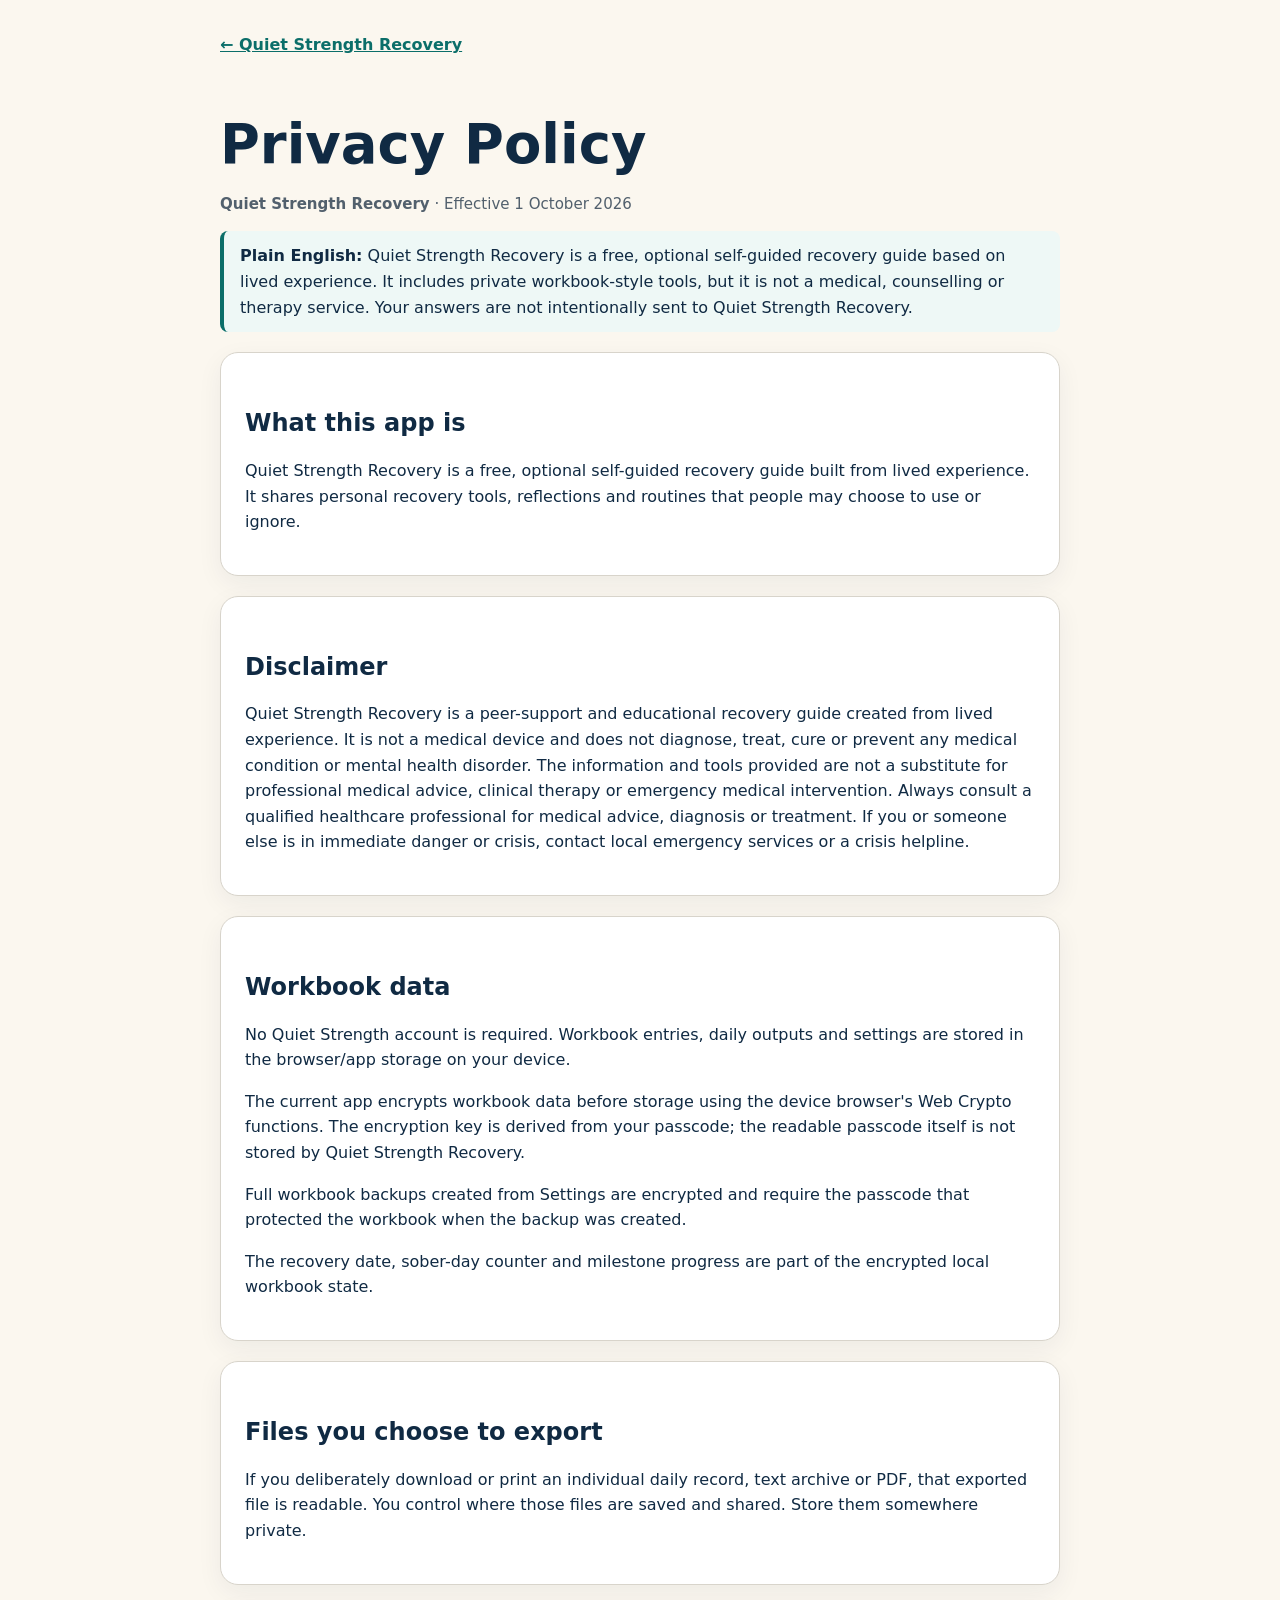
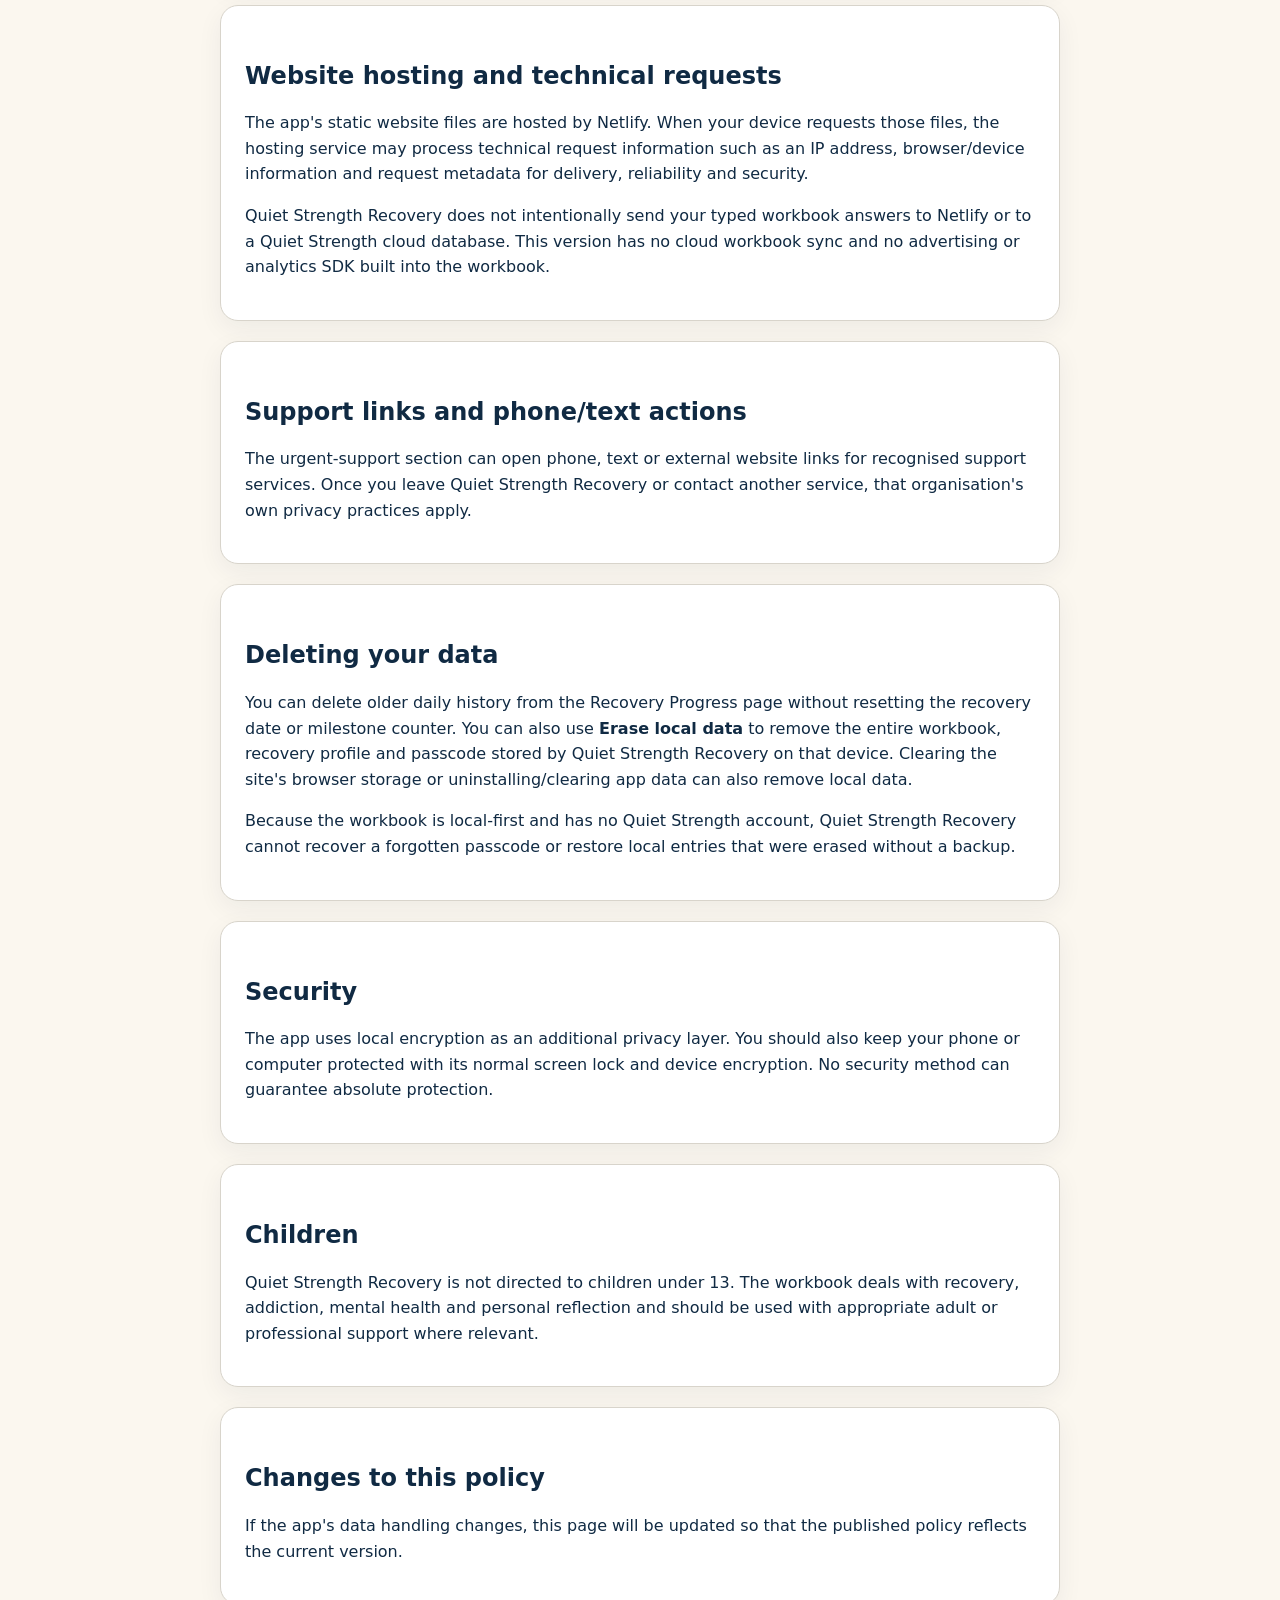
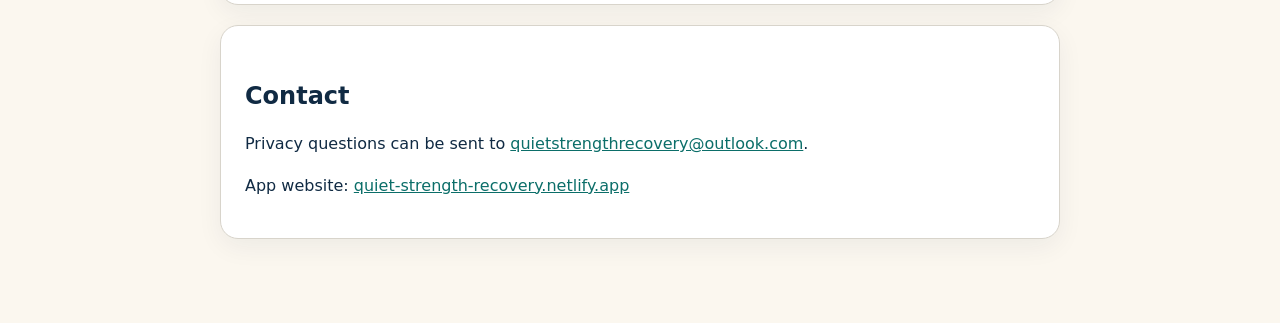
==== privacy-policy.html @ 04037af2 "Open source QSR and add F-Droid metadata" ====
<!doctype html>
<html lang="en">
<head>
  <meta charset="utf-8">
  <meta name="viewport" content="width=device-width, initial-scale=1">
  <meta name="theme-color" content="#102A43">
  <title>Privacy Policy | Quiet Strength Recovery</title>
  <style>
    :root{font-family:system-ui,-apple-system,BlinkMacSystemFont,"Segoe UI",sans-serif;color:#102A43;background:#FBF7EF;line-height:1.6}
    body{margin:0}.wrap{max-width:840px;margin:auto;padding:32px 20px 64px}h1,h2{line-height:1.2}h1{font-size:clamp(2rem,6vw,3.4rem);margin-bottom:.3rem}h2{margin-top:2rem}a{color:#0B6E69}code{overflow-wrap:anywhere}.card{background:#fff;border:1px solid #d8d4cb;border-radius:18px;padding:24px;margin:20px 0;box-shadow:0 8px 26px rgba(16,42,67,.06)}.small{font-size:.94rem;color:#52606D}.back{display:inline-block;margin-bottom:18px;font-weight:700}.notice{border-left:4px solid #0B6E69;padding:12px 16px;background:#eef8f6;border-radius:8px}
  </style>
</head>
<body>
<main class="wrap">
  <a class="back" href="/">← Quiet Strength Recovery</a>
  <h1>Privacy Policy</h1>
  <p class="small"><strong>Quiet Strength Recovery</strong> · Effective 1 October 2026</p>
  <div class="notice"><strong>Plain English:</strong> Quiet Strength Recovery is a free, optional self-guided recovery guide based on lived experience. It includes private workbook-style tools, but it is not a medical, counselling or therapy service. Your answers are not intentionally sent to Quiet Strength Recovery.</div>
  <section class="card">
    <h2>What this app is</h2>
    <p>Quiet Strength Recovery is a free, optional self-guided recovery guide built from lived experience. It shares personal recovery tools, reflections and routines that people may choose to use or ignore.</p>
  </section>
  <section class="card">
    <h2>Disclaimer</h2>
    <p>Quiet Strength Recovery is a peer-support and educational recovery guide created from lived experience. It is not a medical device and does not diagnose, treat, cure or prevent any medical condition or mental health disorder. The information and tools provided are not a substitute for professional medical advice, clinical therapy or emergency medical intervention. Always consult a qualified healthcare professional for medical advice, diagnosis or treatment. If you or someone else is in immediate danger or crisis, contact local emergency services or a crisis helpline.</p>
  </section>
  <section class="card">
    <h2>Workbook data</h2>
    <p>No Quiet Strength account is required. Workbook entries, daily outputs and settings are stored in the browser/app storage on your device.</p>
    <p>The current app encrypts workbook data before storage using the device browser's Web Crypto functions. The encryption key is derived from your passcode; the readable passcode itself is not stored by Quiet Strength Recovery.</p>
    <p>Full workbook backups created from Settings are encrypted and require the passcode that protected the workbook when the backup was created.</p>
    <p>The recovery date, sober-day counter and milestone progress are part of the encrypted local workbook state.</p>
  </section>
  <section class="card">
    <h2>Files you choose to export</h2>
    <p>If you deliberately download or print an individual daily record, text archive or PDF, that exported file is readable. You control where those files are saved and shared. Store them somewhere private.</p>
  </section>
  <section class="card">
    <h2>Website hosting and technical requests</h2>
    <p>The app's static website files are hosted by Netlify. When your device requests those files, the hosting service may process technical request information such as an IP address, browser/device information and request metadata for delivery, reliability and security.</p>
    <p>Quiet Strength Recovery does not intentionally send your typed workbook answers to Netlify or to a Quiet Strength cloud database. This version has no cloud workbook sync and no advertising or analytics SDK built into the workbook.</p>
  </section>
  <section class="card">
    <h2>Support links and phone/text actions</h2>
    <p>The urgent-support section can open phone, text or external website links for recognised support services. Once you leave Quiet Strength Recovery or contact another service, that organisation's own privacy practices apply.</p>
  </section>
  <section class="card">
    <h2>Deleting your data</h2>
    <p>You can delete older daily history from the Recovery Progress page without resetting the recovery date or milestone counter. You can also use <strong>Erase local data</strong> to remove the entire workbook, recovery profile and passcode stored by Quiet Strength Recovery on that device. Clearing the site's browser storage or uninstalling/clearing app data can also remove local data.</p>
    <p>Because the workbook is local-first and has no Quiet Strength account, Quiet Strength Recovery cannot recover a forgotten passcode or restore local entries that were erased without a backup.</p>
  </section>
  <section class="card">
    <h2>Security</h2>
    <p>The app uses local encryption as an additional privacy layer. You should also keep your phone or computer protected with its normal screen lock and device encryption. No security method can guarantee absolute protection.</p>
  </section>
  <section class="card">
    <h2>Children</h2>
    <p>Quiet Strength Recovery is not directed to children under 13. The workbook deals with recovery, addiction, mental health and personal reflection and should be used with appropriate adult or professional support where relevant.</p>
  </section>
  <section class="card">
    <h2>Changes to this policy</h2>
    <p>If the app's data handling changes, this page will be updated so that the published policy reflects the current version.</p>
  </section>
  <section class="card">
    <h2>Contact</h2>
    <p>Privacy questions can be sent to <a href="mailto:quietstrengthrecovery@outlook.com">quietstrengthrecovery@outlook.com</a>.</p>
    <p>App website: <a href="https://quiet-strength-recovery.netlify.app/">quiet-strength-recovery.netlify.app</a></p>
  </section>
</main>
</body>
</html>
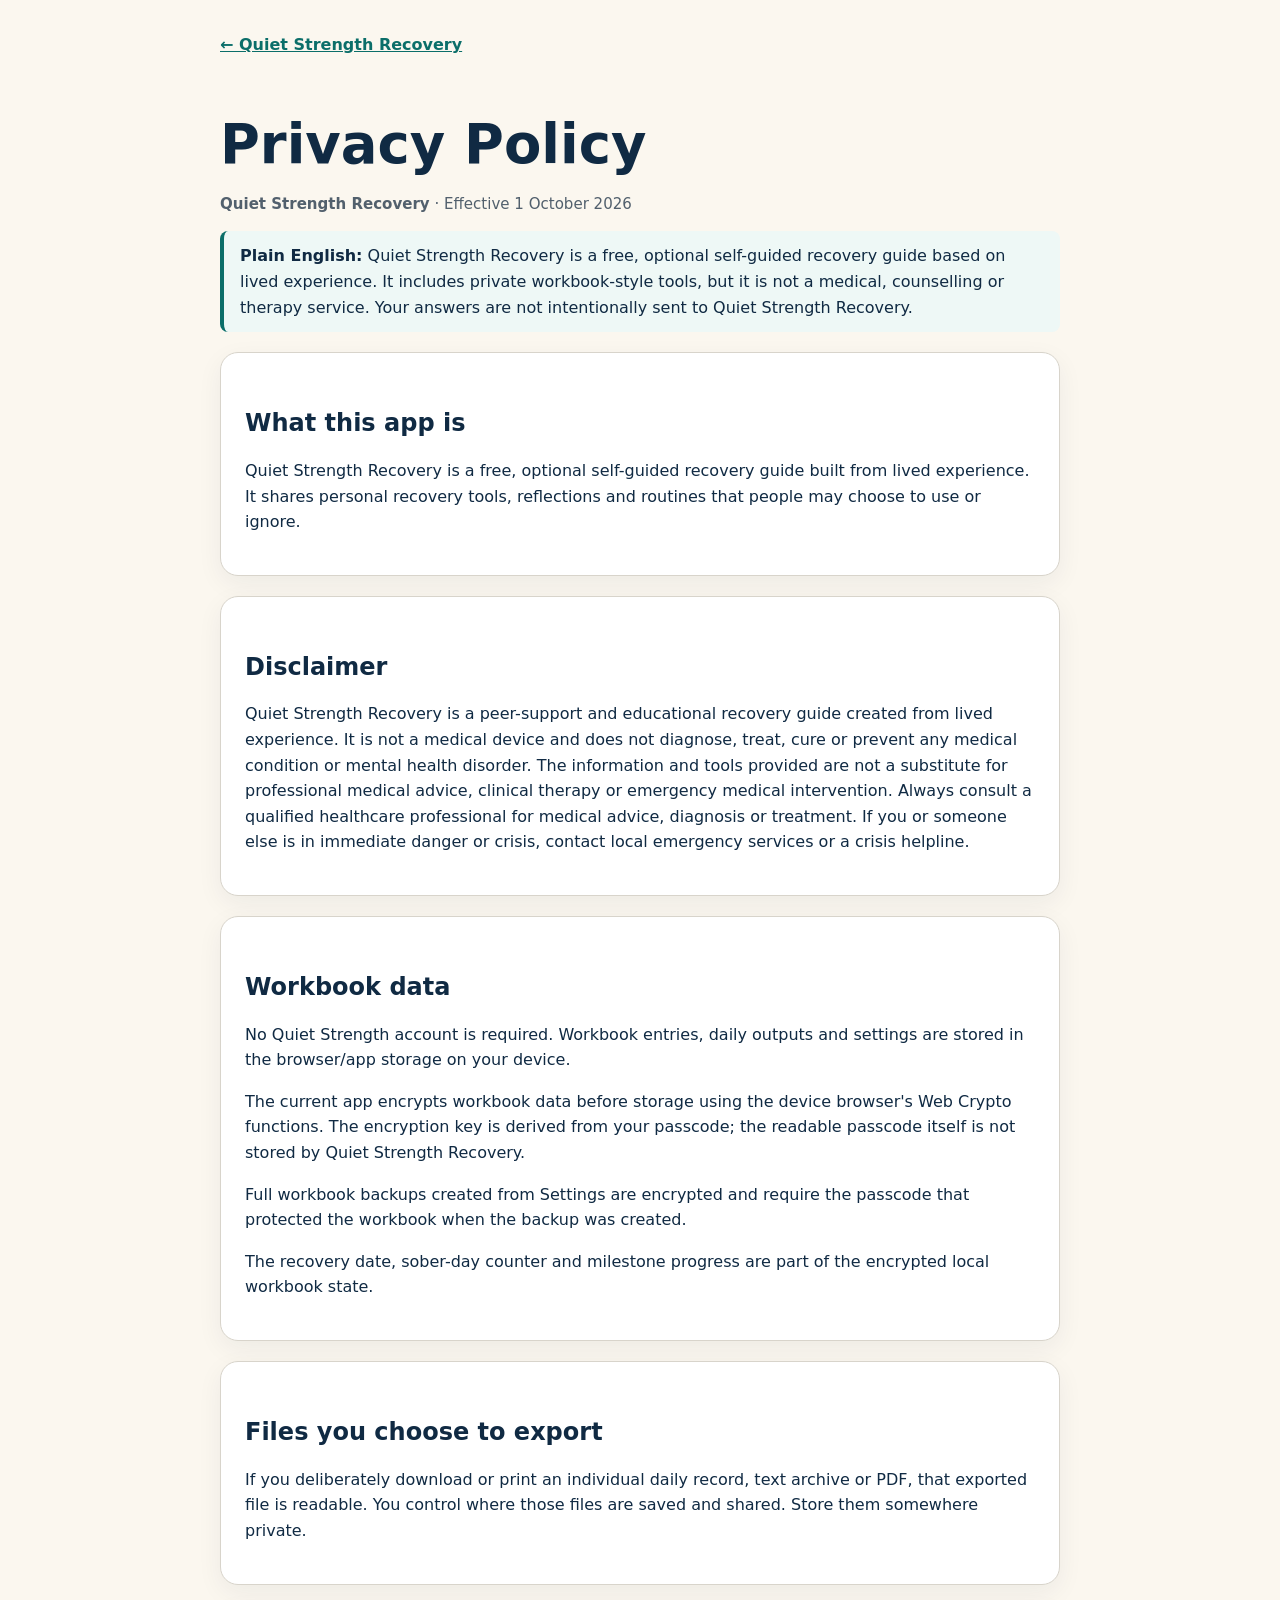
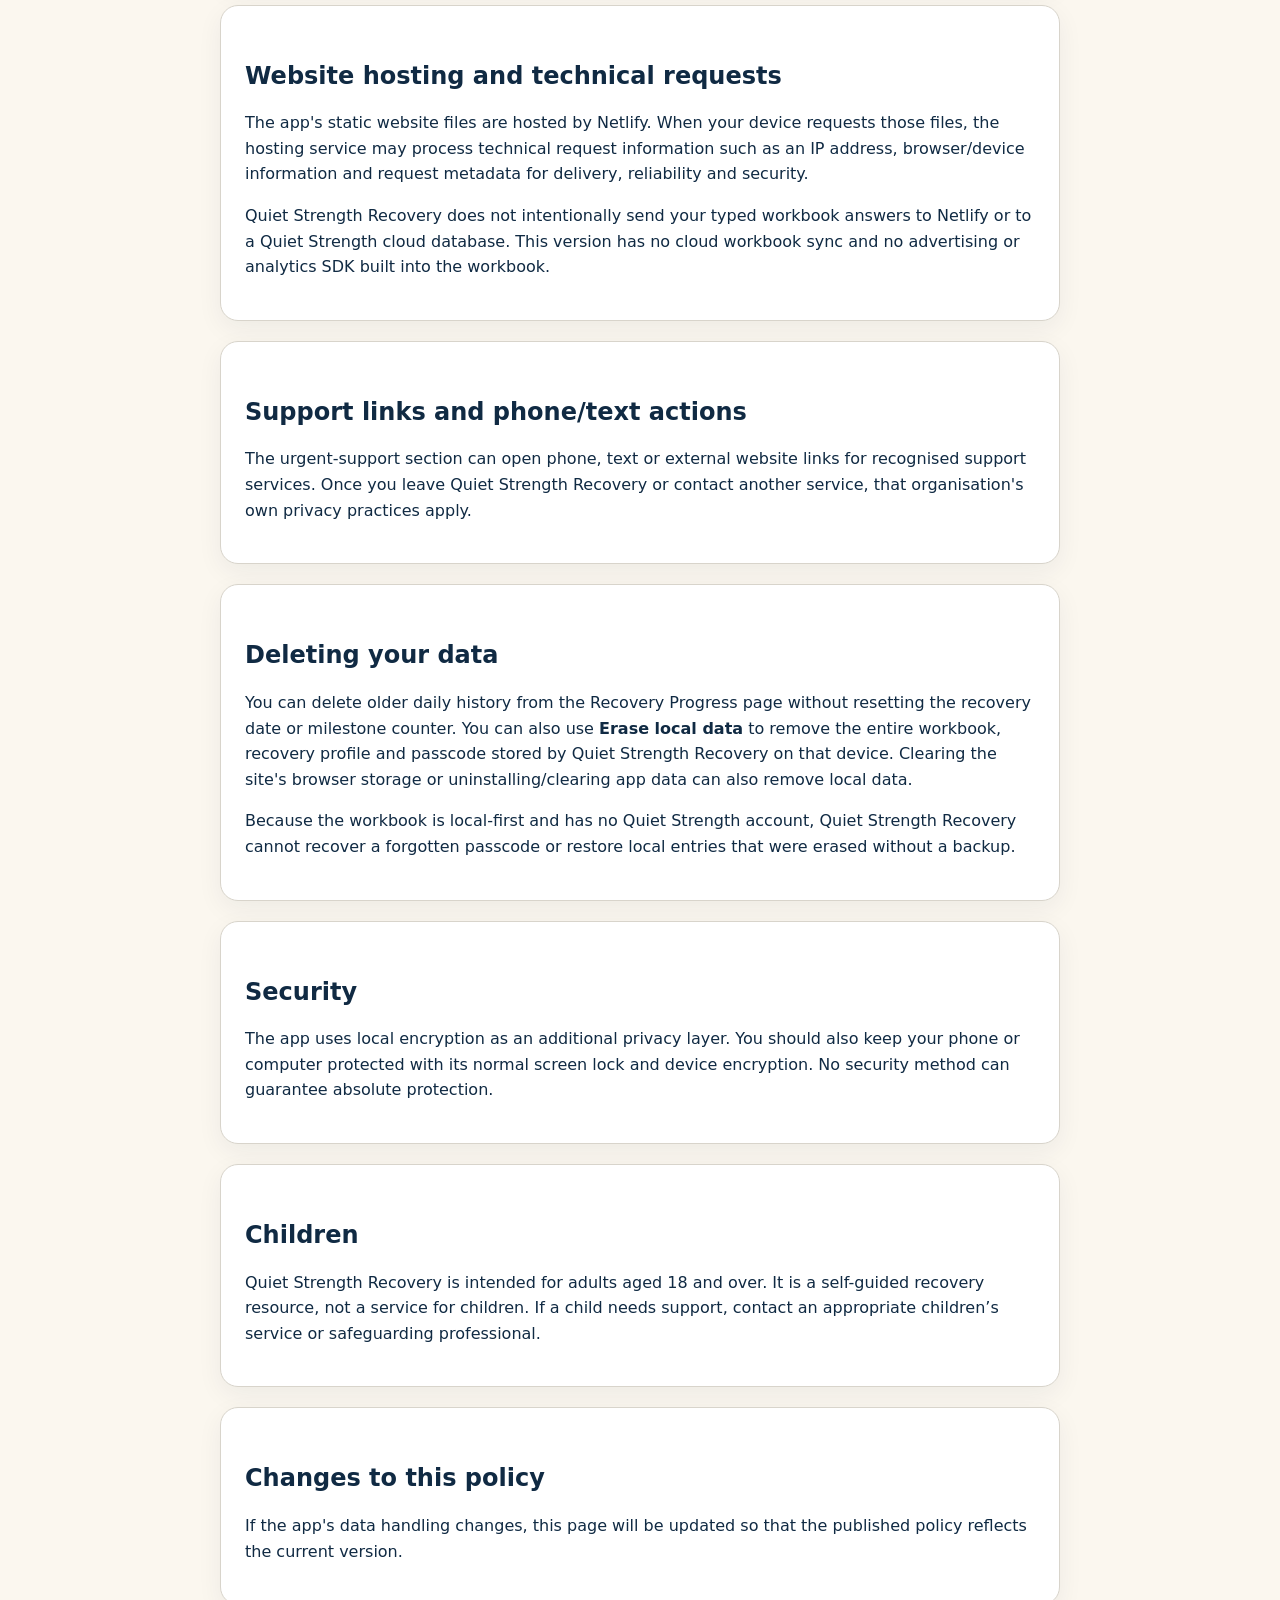
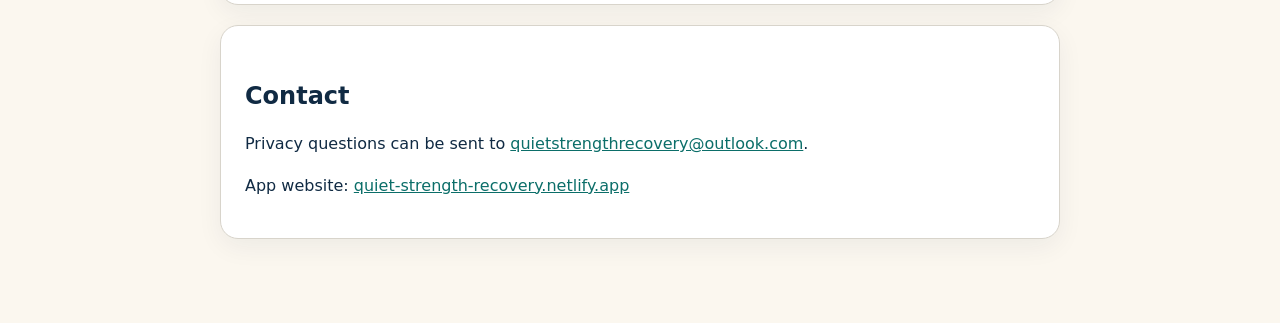
==== commit 4e243e9b: "Repair large encrypted saves and privacy controls for v1.8" ====
--- a/privacy-policy.html
+++ b/privacy-policy.html
@@ -55,7 +55,7 @@
   </section>
   <section class="card">
     <h2>Children</h2>
-    <p>Quiet Strength Recovery is not directed to children under 13. The workbook deals with recovery, addiction, mental health and personal reflection and should be used with appropriate adult or professional support where relevant.</p>
+    <p>Quiet Strength Recovery is intended for adults aged 18 and over. It is a self-guided recovery resource, not a service for children. If a child needs support, contact an appropriate children’s service or safeguarding professional.</p>
   </section>
   <section class="card">
     <h2>Changes to this policy</h2>
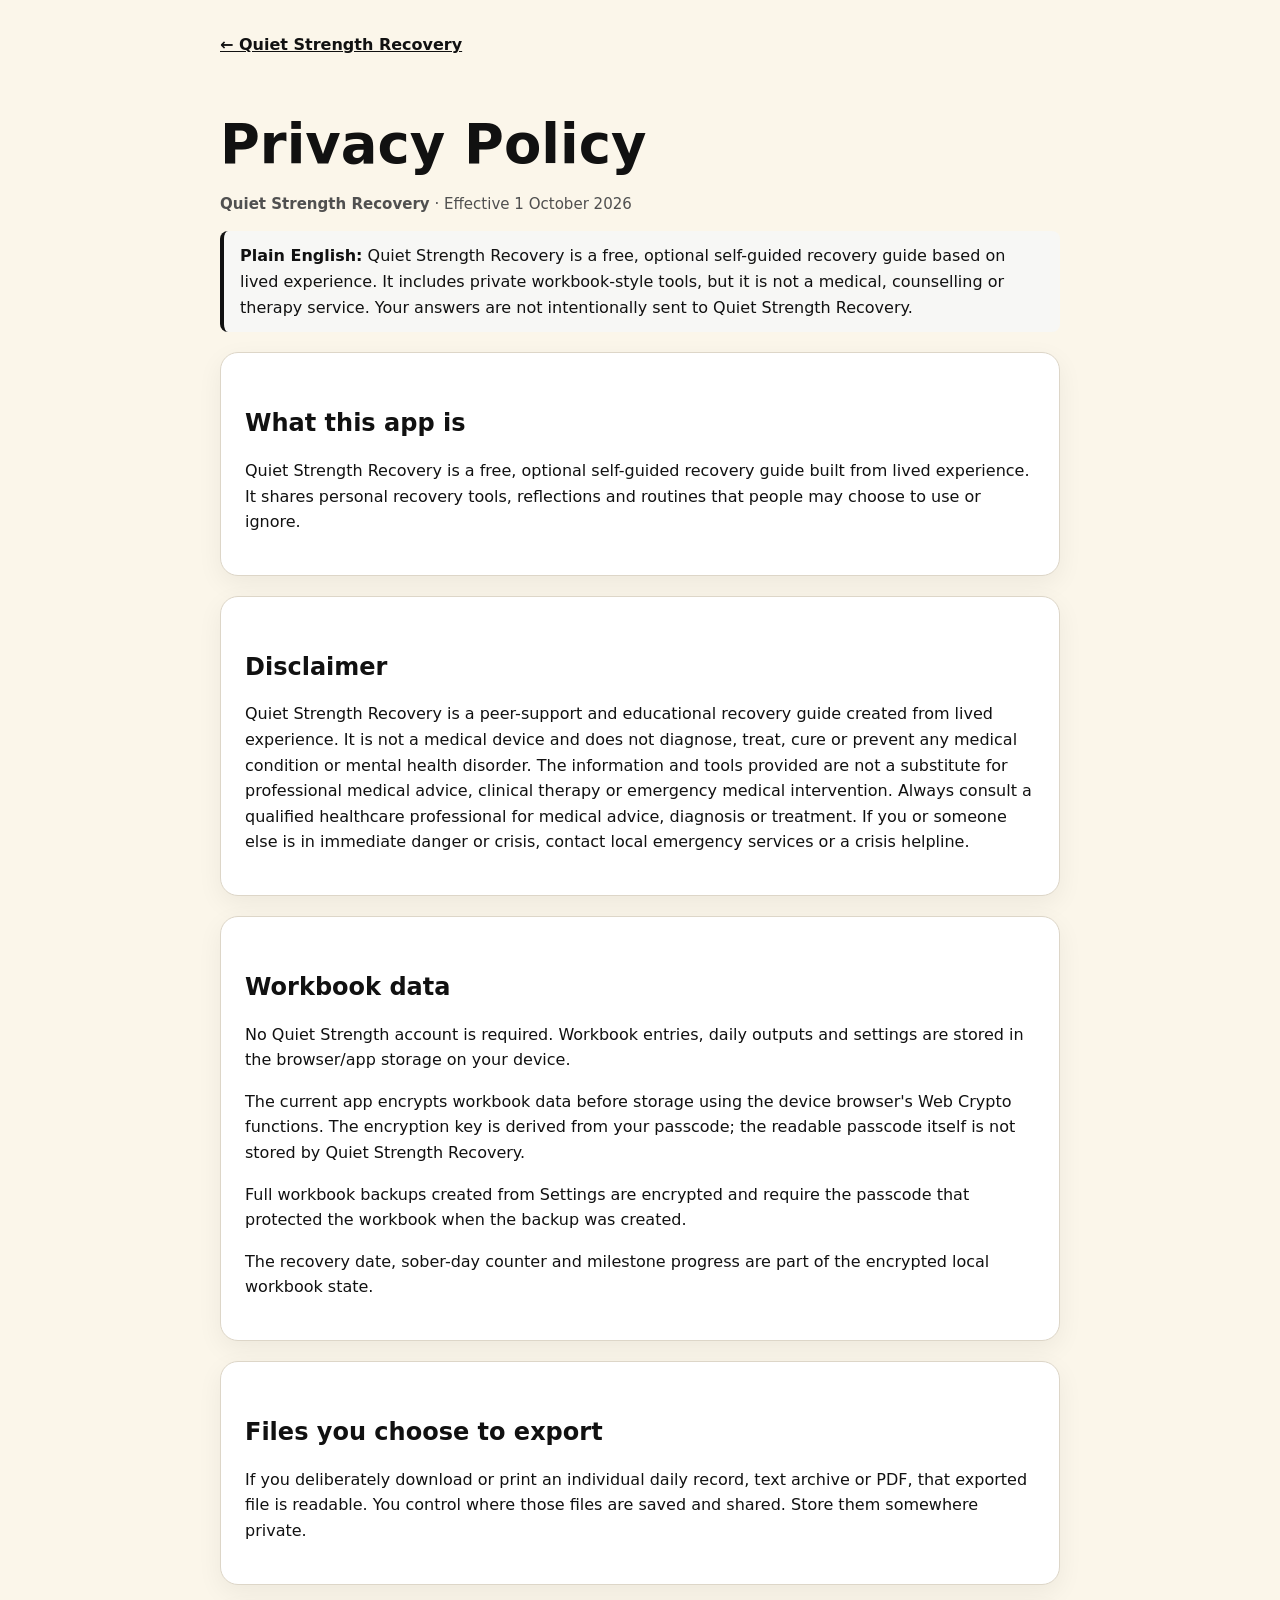
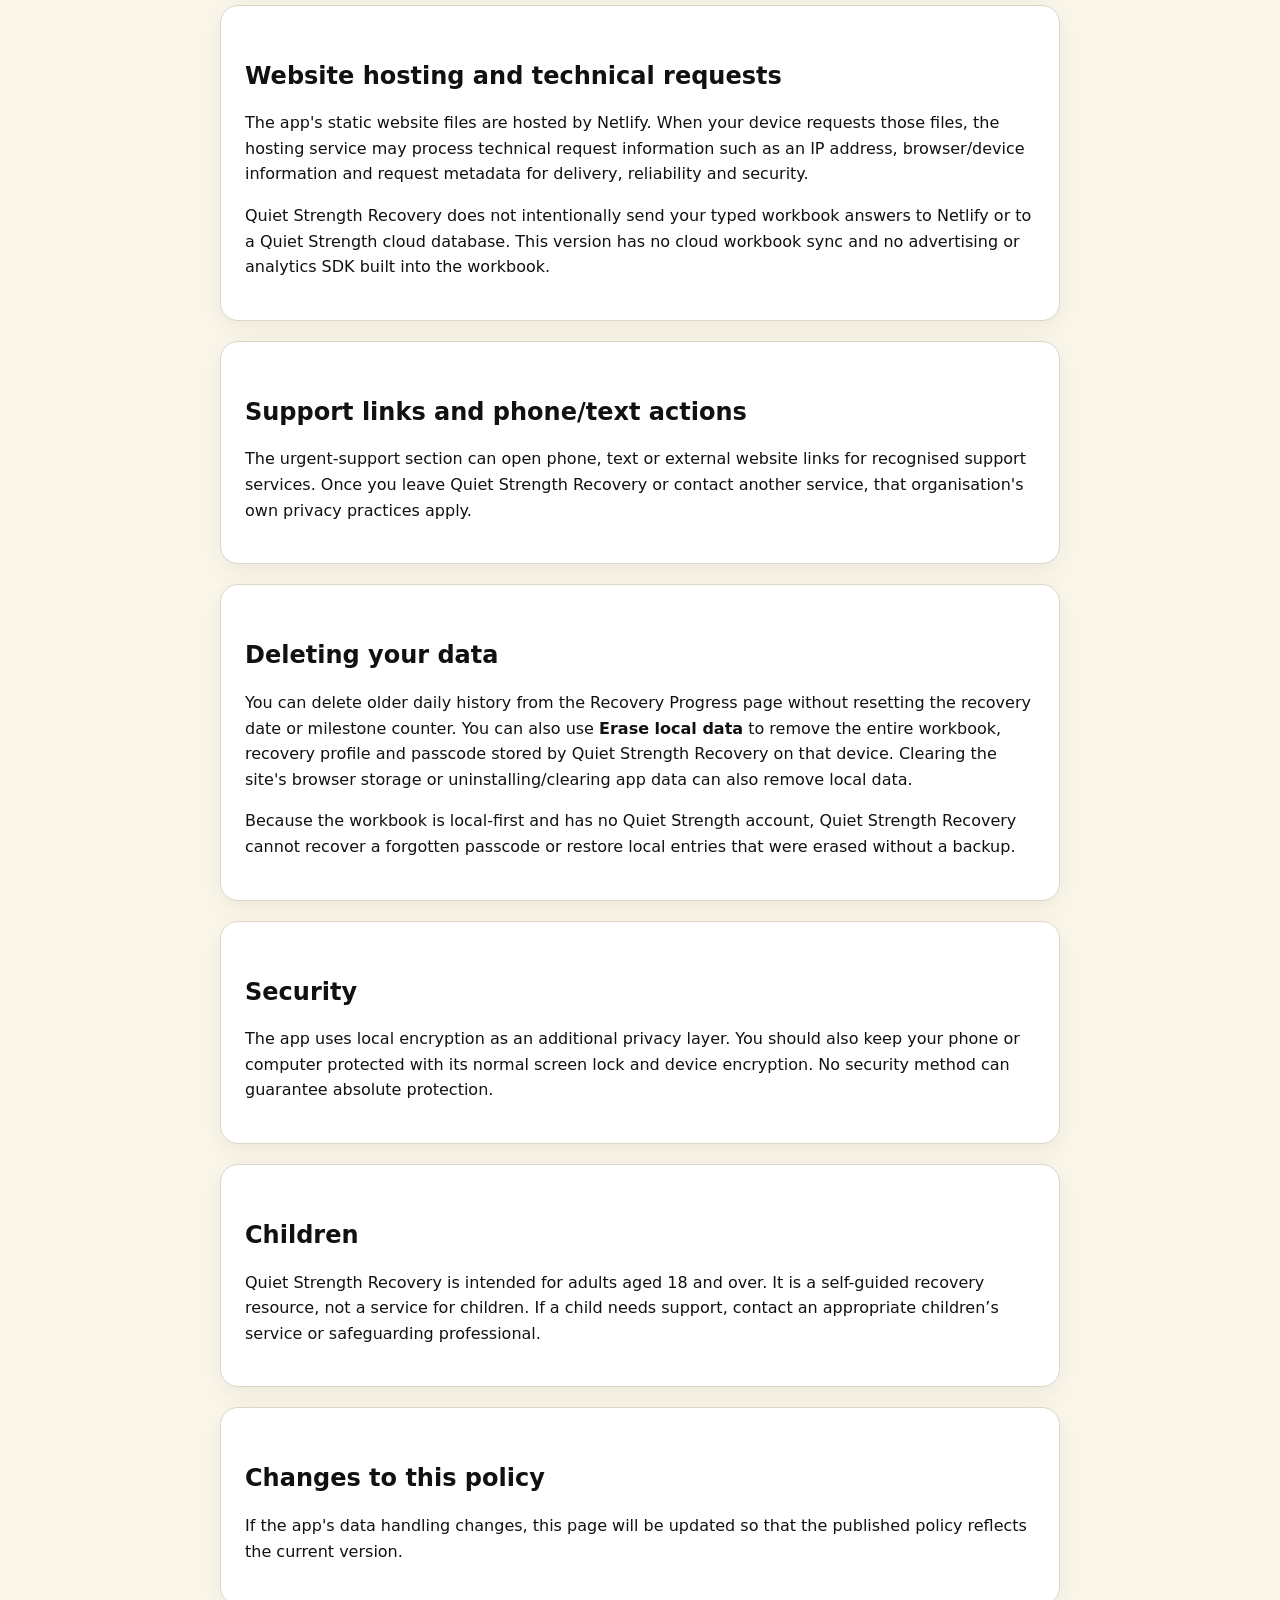
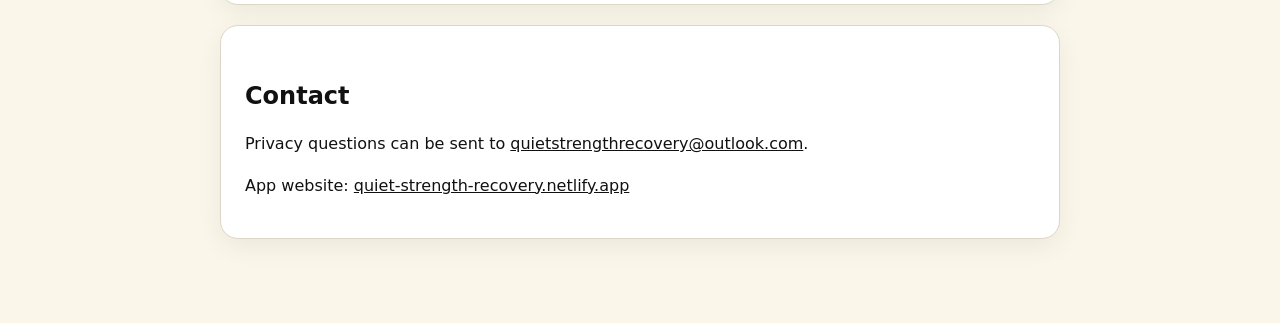
==== commit 3272c2d2: "Use shared white gold and black QSR theme" ====
--- a/privacy-policy.html
+++ b/privacy-policy.html
@@ -3,11 +3,11 @@
 <head>
   <meta charset="utf-8">
   <meta name="viewport" content="width=device-width, initial-scale=1">
-  <meta name="theme-color" content="#102A43">
+  <meta name="theme-color" content="#111111">
   <title>Privacy Policy | Quiet Strength Recovery</title>
   <style>
-    :root{font-family:system-ui,-apple-system,BlinkMacSystemFont,"Segoe UI",sans-serif;color:#102A43;background:#FBF7EF;line-height:1.6}
-    body{margin:0}.wrap{max-width:840px;margin:auto;padding:32px 20px 64px}h1,h2{line-height:1.2}h1{font-size:clamp(2rem,6vw,3.4rem);margin-bottom:.3rem}h2{margin-top:2rem}a{color:#0B6E69}code{overflow-wrap:anywhere}.card{background:#fff;border:1px solid #d8d4cb;border-radius:18px;padding:24px;margin:20px 0;box-shadow:0 8px 26px rgba(16,42,67,.06)}.small{font-size:.94rem;color:#52606D}.back{display:inline-block;margin-bottom:18px;font-weight:700}.notice{border-left:4px solid #0B6E69;padding:12px 16px;background:#eef8f6;border-radius:8px}
+    :root{font-family:system-ui,-apple-system,BlinkMacSystemFont,"Segoe UI",sans-serif;color:#111111;background:#FBF6EA;line-height:1.6}
+    body{margin:0}.wrap{max-width:840px;margin:auto;padding:32px 20px 64px}h1,h2{line-height:1.2}h1{font-size:clamp(2rem,6vw,3.4rem);margin-bottom:.3rem}h2{margin-top:2rem}a{color:#111111}code{overflow-wrap:anywhere}.card{background:#FFFFFF;border:1px solid #DDD6C8;border-radius:18px;padding:24px;margin:20px 0;box-shadow:0 8px 26px rgba(17,17,17,.06)}.small{font-size:.94rem;color:#505050}.back{display:inline-block;margin-bottom:18px;font-weight:700}.notice{border-left:4px solid #111111;padding:12px 16px;background:#F7F7F5;border-radius:8px}
   </style>
 </head>
 <body>
